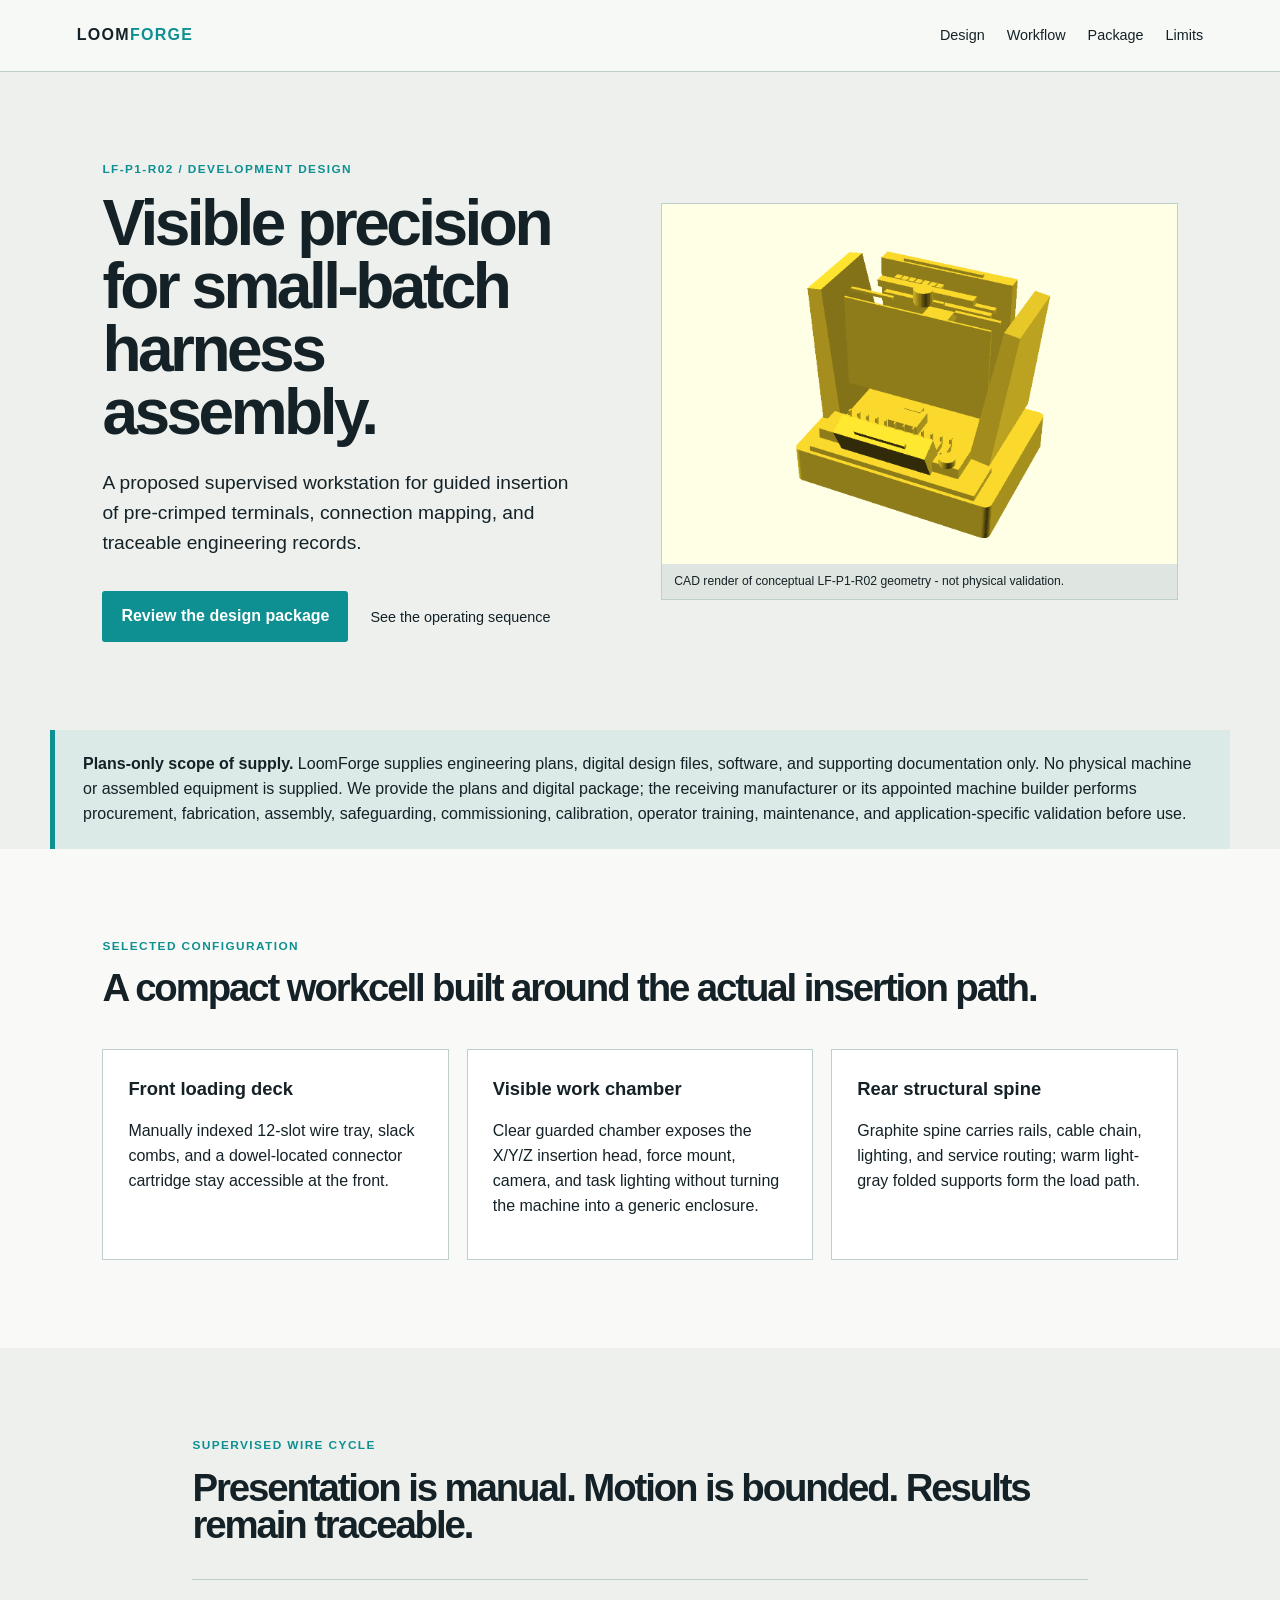
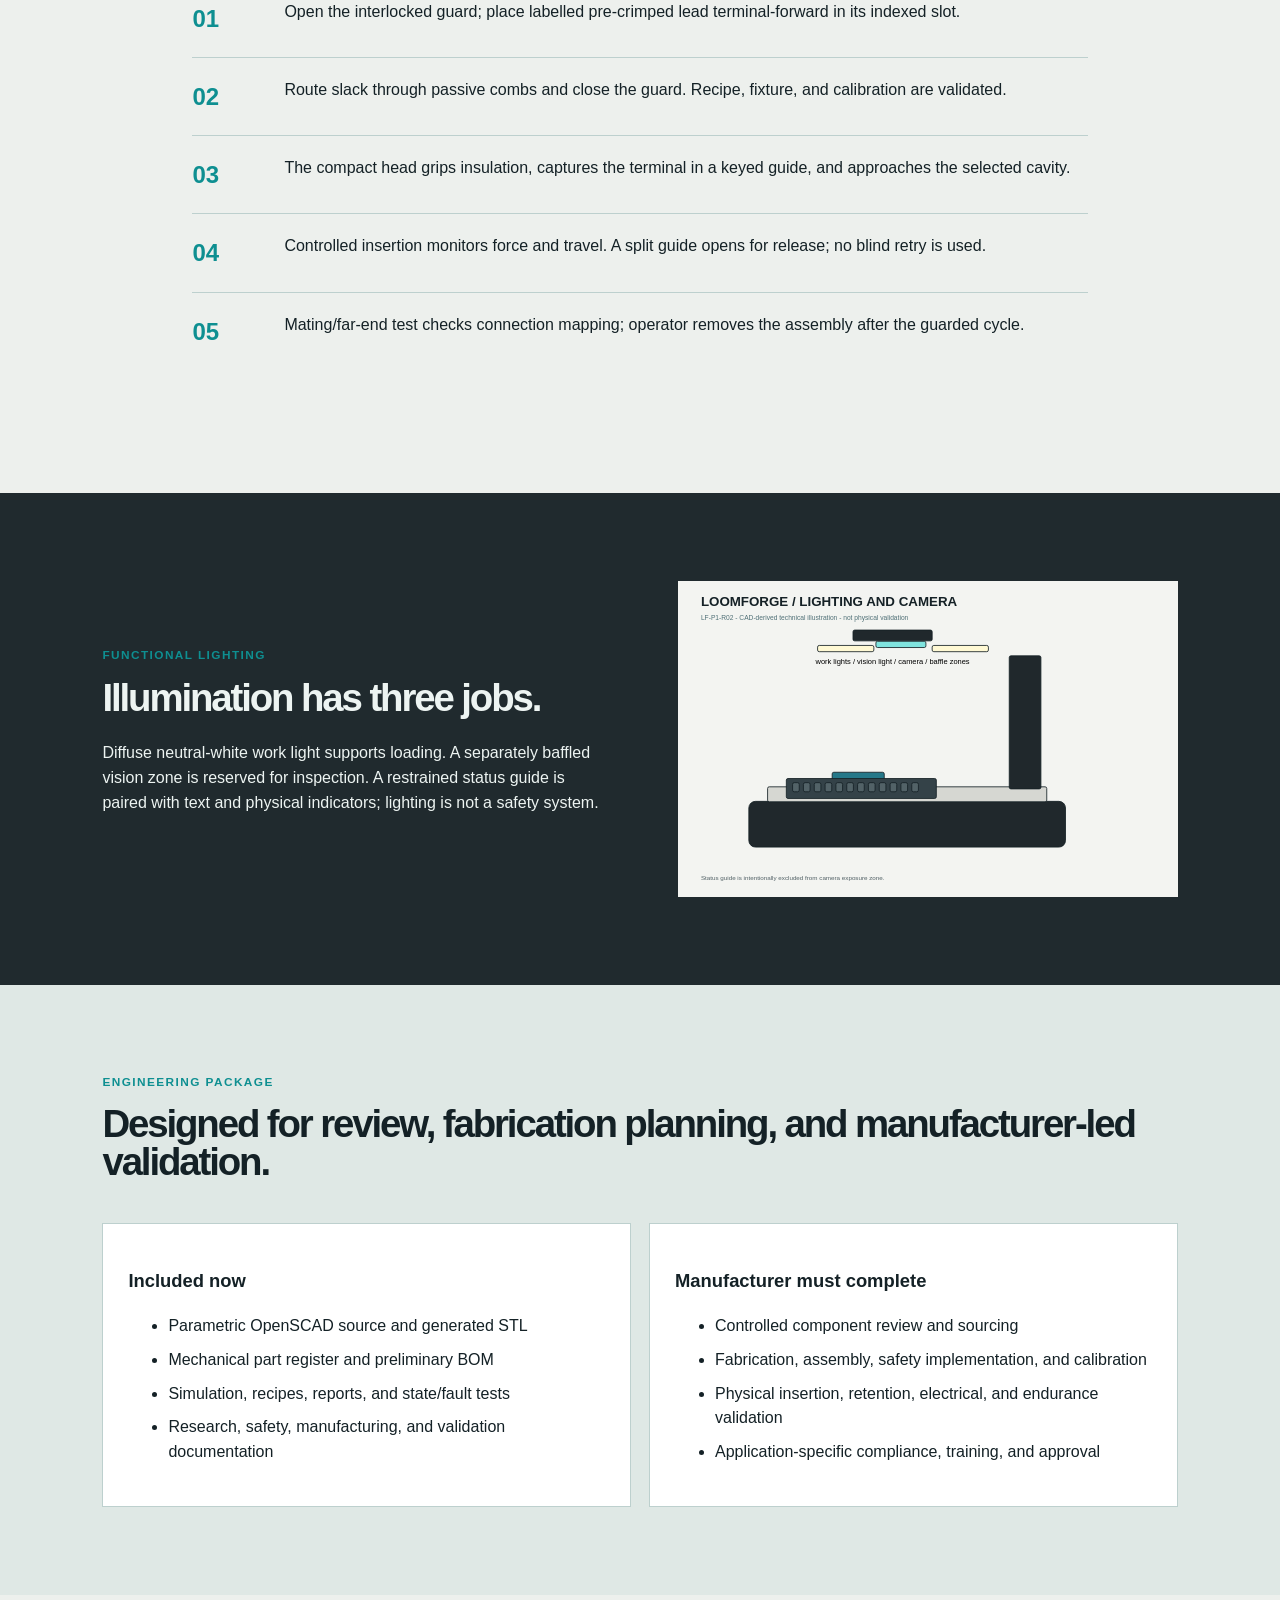
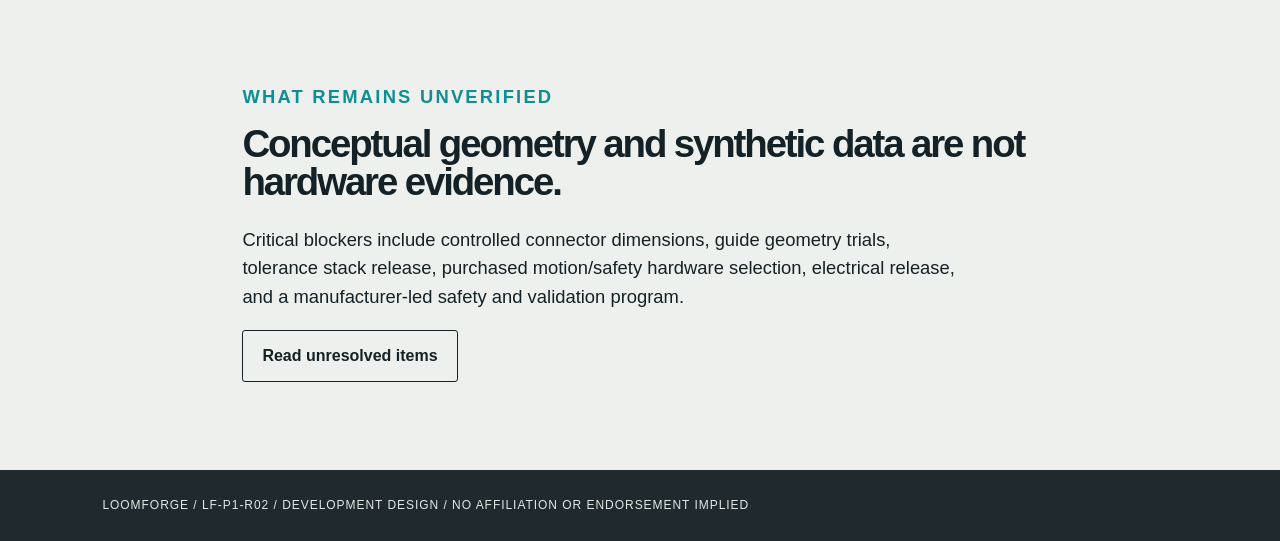
==== site/index.html @ f239dbea "Initial LoomForge engineering design package" ====
<!doctype html>
<html lang="en">
<head>
  <meta charset="utf-8">
  <meta name="viewport" content="width=device-width,initial-scale=1">
  <meta name="description" content="LoomForge engineering design package for a proposed small-batch wire-harness assembly workstation.">
  <title>LoomForge - Engineering Design Package</title>
  <link rel="icon" type="image/svg+xml" href="favicon.svg">
  <link rel="stylesheet" href="styles.css">
</head>
<body>
  <header class="nav"><a class="brand" href="#top">LOOM<span>FORGE</span></a><nav><a href="#design">Design</a><a href="#workflow">Workflow</a><a href="#package">Package</a><a href="#limits">Limits</a></nav></header>
  <main id="top">
    <section class="hero">
      <div><p class="eyebrow">LF-P1-R02 / DEVELOPMENT DESIGN</p><h1>Visible precision for small-batch harness assembly.</h1><p class="lede">A proposed supervised workstation for guided insertion of pre-crimped terminals, connection mapping, and traceable engineering records.</p><div class="actions"><a class="button" href="downloads/loomforge-r02-design-review.pdf">Review the design package</a><a class="text-link" href="#workflow">See the operating sequence</a></div></div>
      <figure><img src="assets/cad-front-hero.png" alt="CAD-rendered LoomForge R02 conceptual workstation"><figcaption>CAD render of conceptual LF-P1-R02 geometry - not physical validation.</figcaption></figure>
    </section>
    <section class="notice"><strong>Plans-only scope of supply.</strong> LoomForge supplies engineering plans, digital design files, software, and supporting documentation only. No physical machine or assembled equipment is supplied. We provide the plans and digital package; the receiving manufacturer or its appointed machine builder performs procurement, fabrication, assembly, safeguarding, commissioning, calibration, operator training, maintenance, and application-specific validation before use.</section>
    <section id="design" class="design"><div class="section-head"><p class="eyebrow">SELECTED CONFIGURATION</p><h2>A compact workcell built around the actual insertion path.</h2></div><div class="grid three"><article><b>Front loading deck</b><p>Manually indexed 12-slot wire tray, slack combs, and a dowel-located connector cartridge stay accessible at the front.</p></article><article><b>Visible work chamber</b><p>Clear guarded chamber exposes the X/Y/Z insertion head, force mount, camera, and task lighting without turning the machine into a generic enclosure.</p></article><article><b>Rear structural spine</b><p>Graphite spine carries rails, cable chain, lighting, and service routing; warm light-gray folded supports form the load path.</p></article></div></section>
    <section id="workflow" class="workflow"><div class="section-head"><p class="eyebrow">SUPERVISED WIRE CYCLE</p><h2>Presentation is manual. Motion is bounded. Results remain traceable.</h2></div><ol><li><span>01</span> Open the interlocked guard; place labelled pre-crimped lead terminal-forward in its indexed slot.</li><li><span>02</span> Route slack through passive combs and close the guard. Recipe, fixture, and calibration are validated.</li><li><span>03</span> The compact head grips insulation, captures the terminal in a keyed guide, and approaches the selected cavity.</li><li><span>04</span> Controlled insertion monitors force and travel. A split guide opens for release; no blind retry is used.</li><li><span>05</span> Mating/far-end test checks connection mapping; operator removes the assembly after the guarded cycle.</li></ol></section>
    <section class="lighting"><div><p class="eyebrow">FUNCTIONAL LIGHTING</p><h2>Illumination has three jobs.</h2><p>Diffuse neutral-white work light supports loading. A separately baffled vision zone is reserved for inspection. A restrained status guide is paired with text and physical indicators; lighting is not a safety system.</p></div><img src="assets/lighting-camera.svg" alt="Technical illustration of camera and lighting positions"></section>
    <section id="package" class="package"><p class="eyebrow">ENGINEERING PACKAGE</p><h2>Designed for review, fabrication planning, and manufacturer-led validation.</h2><div class="grid two"><article><h3>Included now</h3><ul><li>Parametric OpenSCAD source and generated STL</li><li>Mechanical part register and preliminary BOM</li><li>Simulation, recipes, reports, and state/fault tests</li><li>Research, safety, manufacturing, and validation documentation</li></ul></article><article><h3>Manufacturer must complete</h3><ul><li>Controlled component review and sourcing</li><li>Fabrication, assembly, safety implementation, and calibration</li><li>Physical insertion, retention, electrical, and endurance validation</li><li>Application-specific compliance, training, and approval</li></ul></article></div></section>
    <section id="limits" class="limits"><p class="eyebrow">WHAT REMAINS UNVERIFIED</p><h2>Conceptual geometry and synthetic data are not hardware evidence.</h2><p>Critical blockers include controlled connector dimensions, guide geometry trials, tolerance stack release, purchased motion/safety hardware selection, electrical release, and a manufacturer-led safety and validation program.</p><a class="button ghost" href="downloads/unresolved-design-items.md">Read unresolved items</a></section>
  </main>
  <footer>LOOMFORGE / LF-P1-R02 / DEVELOPMENT DESIGN / NO AFFILIATION OR ENDORSEMENT IMPLIED</footer>
</body>
</html>
---- site/styles.css ----
:root{--ink:#142126;--graphite:#202a2e;--paper:#edf0ed;--panel:#f9faf7;--cyan:#0e8f91;--line:#bdd0ce}*{box-sizing:border-box}body{margin:0;font:16px/1.55 Arial,sans-serif;background:var(--paper);color:var(--ink)}.nav{height:72px;display:flex;align-items:center;justify-content:space-between;padding:0 6vw;border-bottom:1px solid var(--line);background:#f7f9f6}.brand{font-weight:800;letter-spacing:.08em;color:var(--ink);text-decoration:none}.brand span{color:var(--cyan)}nav{display:flex;gap:22px}nav a,.text-link{color:var(--ink);text-decoration:none;font-size:.9rem}.hero,.design,.workflow,.lighting,.package,.limits{padding:88px 8%;max-width:1400px;margin:auto}.hero{display:grid;grid-template-columns:1fr 1.1fr;gap:7vw;align-items:center}.eyebrow{letter-spacing:.12em;font-size:.74rem;font-weight:700;color:var(--cyan);margin:0 0 14px}.hero h1,.section-head h2,.lighting h2,.package h2,.limits h2{font-size:clamp(2.35rem,5vw,5.25rem);line-height:.98;letter-spacing:-.055em;margin:0 0 25px}.section-head h2,.lighting h2,.package h2,.limits h2{font-size:clamp(2rem,3vw,3.5rem)}.lede{font-size:1.2rem;max-width:550px}.actions{display:flex;gap:22px;align-items:center;margin-top:34px}.button{display:inline-block;padding:13px 19px;background:var(--cyan);color:white;text-decoration:none;font-weight:700;border-radius:3px}.ghost{background:transparent;color:var(--ink);border:1px solid var(--ink)}figure{margin:0;background:#dfe6e1;border:1px solid var(--line)}figure img{display:block;width:100%;min-height:360px;object-fit:cover}figcaption{font-size:.76rem;padding:8px 12px}.notice{max-width:1180px;margin:0 auto;padding:22px 28px;border-left:5px solid var(--cyan);background:#dbe9e7}.design{background:var(--panel);max-width:none;padding-left:8%;padding-right:8%}.grid{display:grid;gap:18px;margin-top:42px}.grid.three{grid-template-columns:repeat(3,1fr)}.grid.two{grid-template-columns:repeat(2,1fr)}article{padding:25px;background:white;border:1px solid var(--line)}article b,article h3{font-size:1.15rem}.workflow{max-width:1100px}.workflow ol{list-style:none;padding:0;margin:35px 0}.workflow li{display:grid;grid-template-columns:70px 1fr;gap:22px;padding:20px 0;border-top:1px solid var(--line)}.workflow span{font-weight:800;font-size:1.5rem;color:var(--cyan)}.lighting{display:grid;grid-template-columns:1fr 1fr;gap:6vw;align-items:center;background:var(--graphite);color:#edf4f2;max-width:none}.lighting img{max-width:100%;background:#f5f6f3}.package{background:#dfe8e5;max-width:none}.package li{margin:9px 0}.limits{max-width:1000px}.limits p{font-size:1.15rem;max-width:720px}footer{padding:26px 8%;background:var(--graphite);color:#dfe8e5;font-size:.75rem;letter-spacing:.08em}@media(max-width:760px){.hero,.lighting{grid-template-columns:1fr}.grid.three,.grid.two{grid-template-columns:1fr}.hero,.design,.workflow,.lighting,.package,.limits{padding:56px 6%}.nav{padding:0 6%}nav{gap:12px}nav a{font-size:.75rem}.actions{align-items:flex-start;flex-direction:column}}
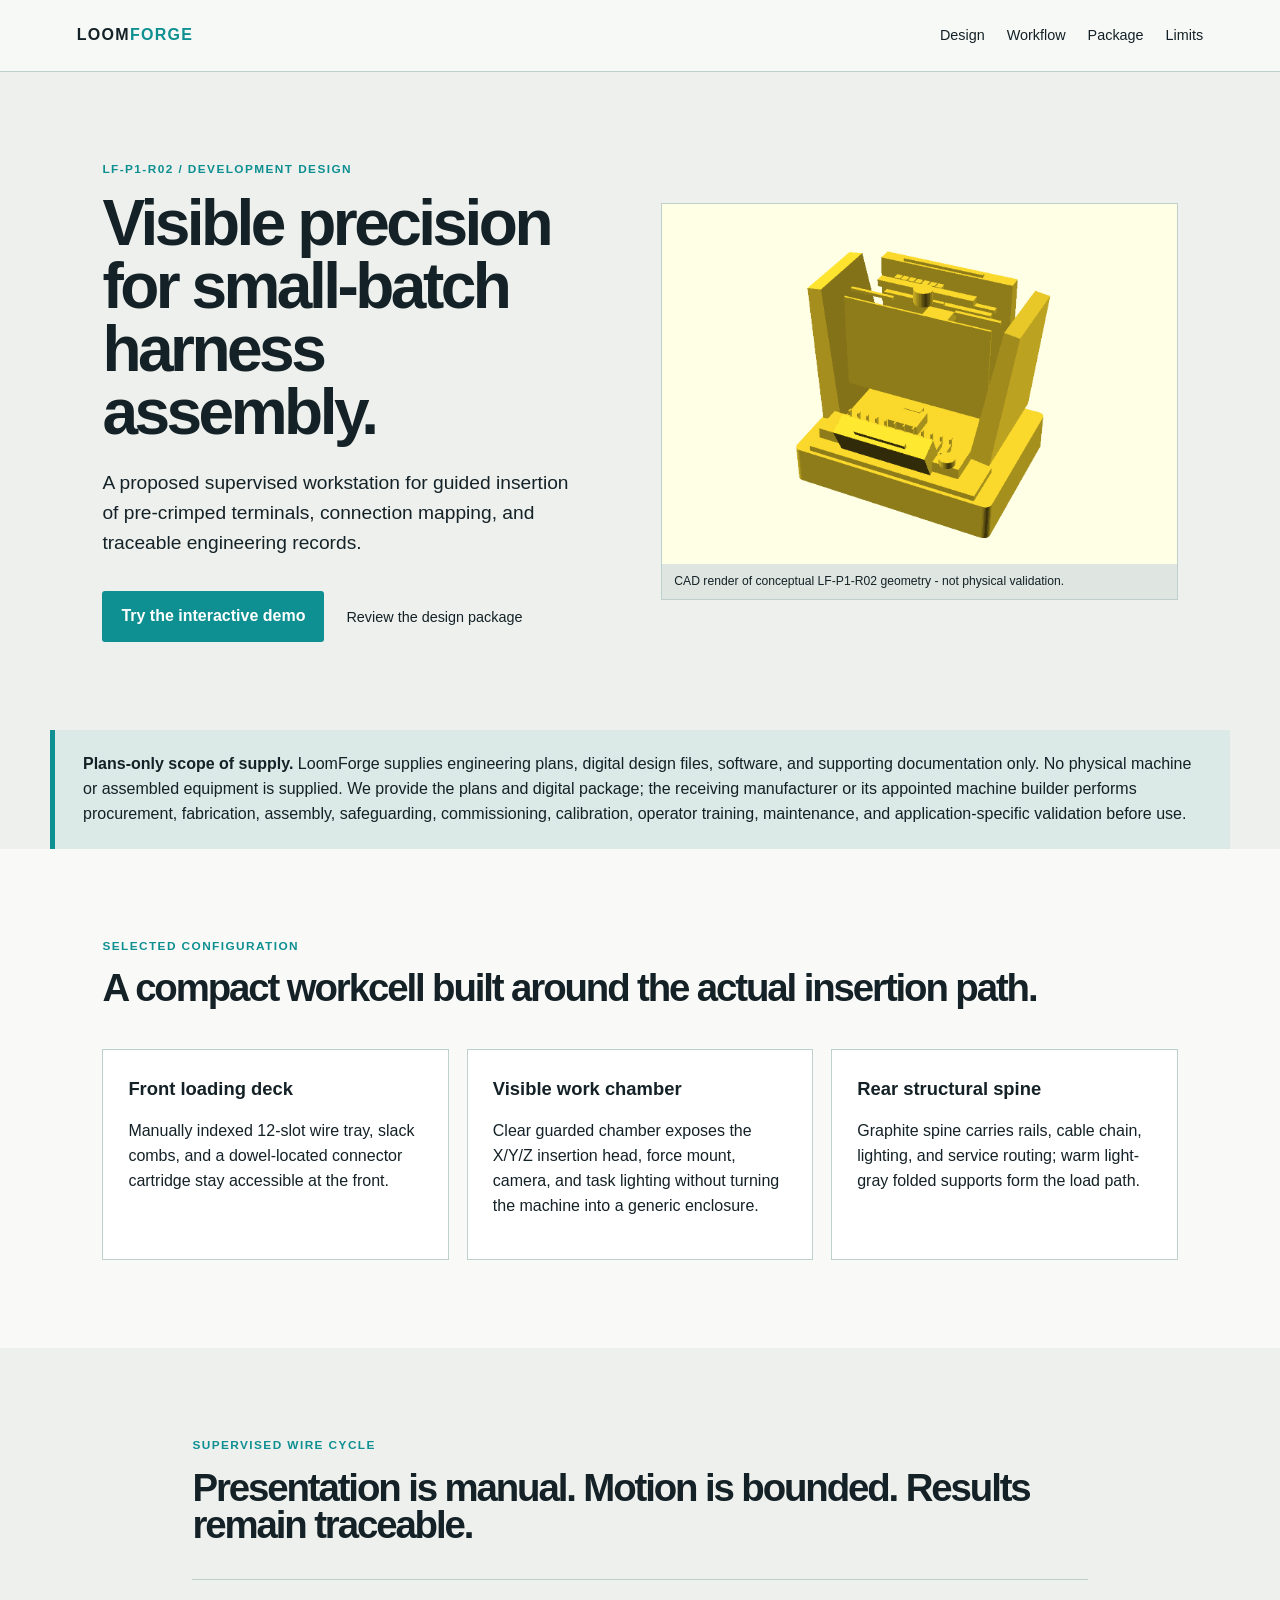
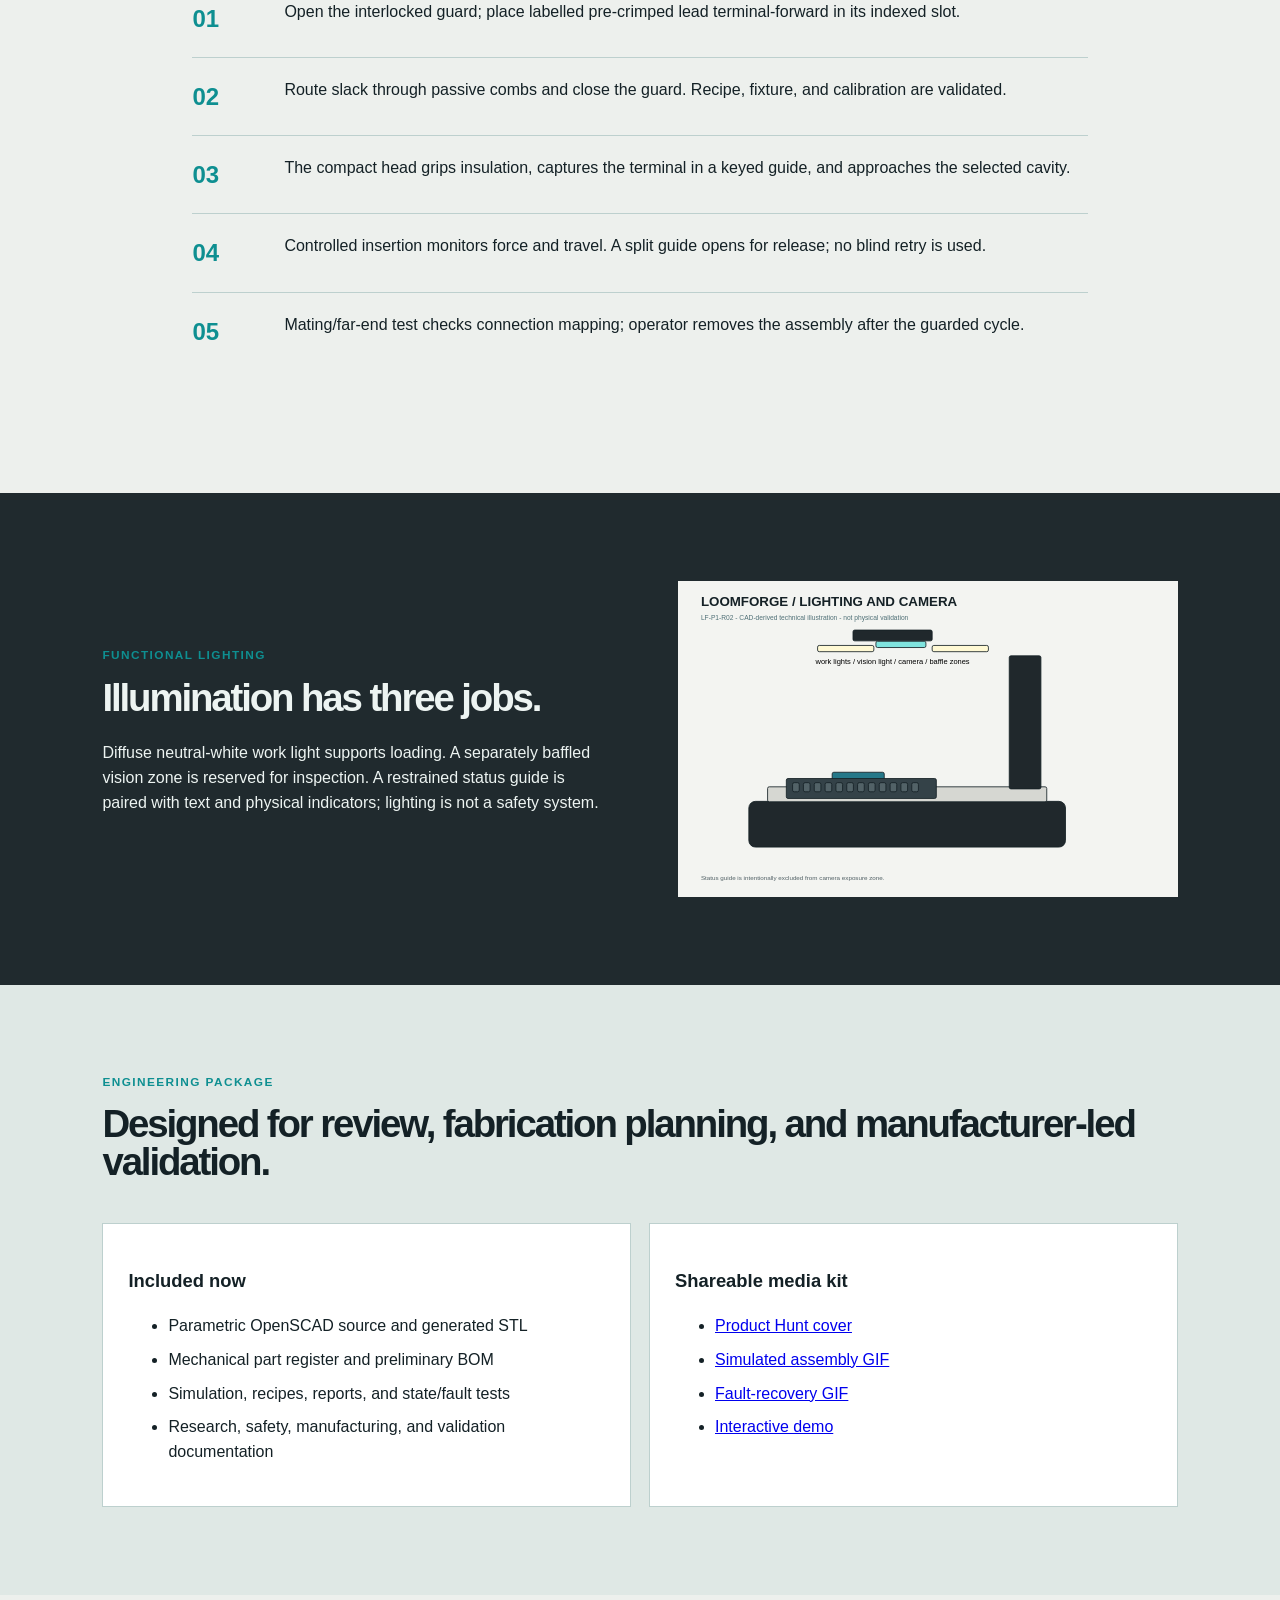
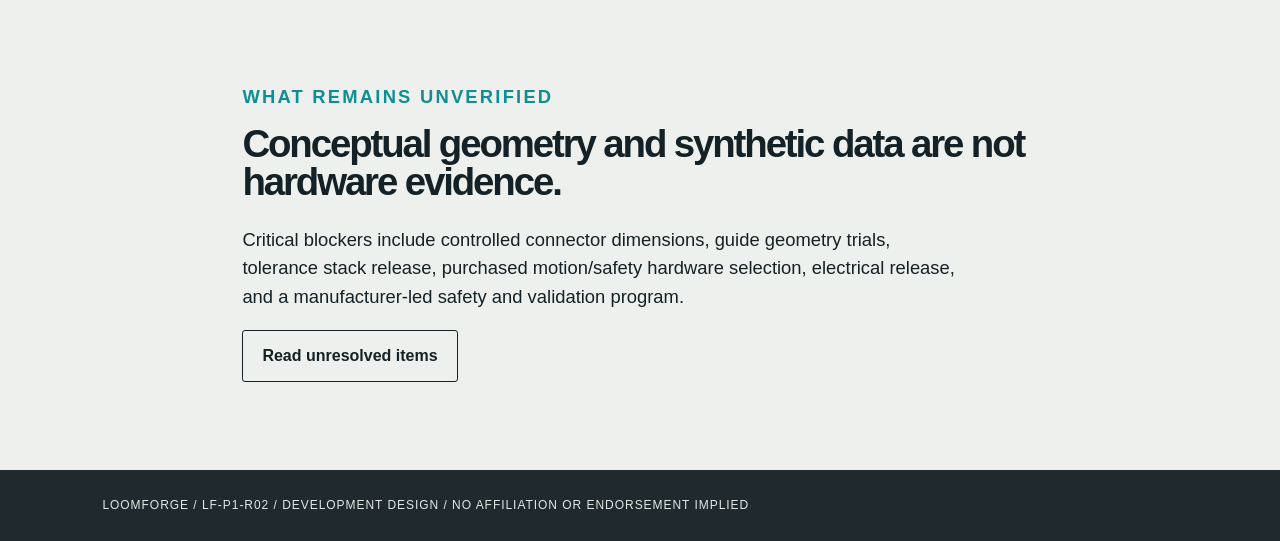
==== commit 377544c5: "Release LoomForge 3.5 manufacturer pilot package" ====
--- a/site/index.html
+++ b/site/index.html
@@ -12,14 +12,14 @@
   <header class="nav"><a class="brand" href="#top">LOOM<span>FORGE</span></a><nav><a href="#design">Design</a><a href="#workflow">Workflow</a><a href="#package">Package</a><a href="#limits">Limits</a></nav></header>
   <main id="top">
     <section class="hero">
-      <div><p class="eyebrow">LF-P1-R02 / DEVELOPMENT DESIGN</p><h1>Visible precision for small-batch harness assembly.</h1><p class="lede">A proposed supervised workstation for guided insertion of pre-crimped terminals, connection mapping, and traceable engineering records.</p><div class="actions"><a class="button" href="downloads/loomforge-r02-design-review.pdf">Review the design package</a><a class="text-link" href="#workflow">See the operating sequence</a></div></div>
+      <div><p class="eyebrow">LF-P1-R02 / DEVELOPMENT DESIGN</p><h1>Visible precision for small-batch harness assembly.</h1><p class="lede">A proposed supervised workstation for guided insertion of pre-crimped terminals, connection mapping, and traceable engineering records.</p><div class="actions"><a class="button" href="demo.html">Try the interactive demo</a><a class="text-link" href="downloads/loomforge-r02-design-review.pdf">Review the design package</a></div></div>
       <figure><img src="assets/cad-front-hero.png" alt="CAD-rendered LoomForge R02 conceptual workstation"><figcaption>CAD render of conceptual LF-P1-R02 geometry - not physical validation.</figcaption></figure>
     </section>
     <section class="notice"><strong>Plans-only scope of supply.</strong> LoomForge supplies engineering plans, digital design files, software, and supporting documentation only. No physical machine or assembled equipment is supplied. We provide the plans and digital package; the receiving manufacturer or its appointed machine builder performs procurement, fabrication, assembly, safeguarding, commissioning, calibration, operator training, maintenance, and application-specific validation before use.</section>
     <section id="design" class="design"><div class="section-head"><p class="eyebrow">SELECTED CONFIGURATION</p><h2>A compact workcell built around the actual insertion path.</h2></div><div class="grid three"><article><b>Front loading deck</b><p>Manually indexed 12-slot wire tray, slack combs, and a dowel-located connector cartridge stay accessible at the front.</p></article><article><b>Visible work chamber</b><p>Clear guarded chamber exposes the X/Y/Z insertion head, force mount, camera, and task lighting without turning the machine into a generic enclosure.</p></article><article><b>Rear structural spine</b><p>Graphite spine carries rails, cable chain, lighting, and service routing; warm light-gray folded supports form the load path.</p></article></div></section>
     <section id="workflow" class="workflow"><div class="section-head"><p class="eyebrow">SUPERVISED WIRE CYCLE</p><h2>Presentation is manual. Motion is bounded. Results remain traceable.</h2></div><ol><li><span>01</span> Open the interlocked guard; place labelled pre-crimped lead terminal-forward in its indexed slot.</li><li><span>02</span> Route slack through passive combs and close the guard. Recipe, fixture, and calibration are validated.</li><li><span>03</span> The compact head grips insulation, captures the terminal in a keyed guide, and approaches the selected cavity.</li><li><span>04</span> Controlled insertion monitors force and travel. A split guide opens for release; no blind retry is used.</li><li><span>05</span> Mating/far-end test checks connection mapping; operator removes the assembly after the guarded cycle.</li></ol></section>
     <section class="lighting"><div><p class="eyebrow">FUNCTIONAL LIGHTING</p><h2>Illumination has three jobs.</h2><p>Diffuse neutral-white work light supports loading. A separately baffled vision zone is reserved for inspection. A restrained status guide is paired with text and physical indicators; lighting is not a safety system.</p></div><img src="assets/lighting-camera.svg" alt="Technical illustration of camera and lighting positions"></section>
-    <section id="package" class="package"><p class="eyebrow">ENGINEERING PACKAGE</p><h2>Designed for review, fabrication planning, and manufacturer-led validation.</h2><div class="grid two"><article><h3>Included now</h3><ul><li>Parametric OpenSCAD source and generated STL</li><li>Mechanical part register and preliminary BOM</li><li>Simulation, recipes, reports, and state/fault tests</li><li>Research, safety, manufacturing, and validation documentation</li></ul></article><article><h3>Manufacturer must complete</h3><ul><li>Controlled component review and sourcing</li><li>Fabrication, assembly, safety implementation, and calibration</li><li>Physical insertion, retention, electrical, and endurance validation</li><li>Application-specific compliance, training, and approval</li></ul></article></div></section>
+    <section id="package" class="package"><p class="eyebrow">ENGINEERING PACKAGE</p><h2>Designed for review, fabrication planning, and manufacturer-led validation.</h2><div class="grid two"><article><h3>Included now</h3><ul><li>Parametric OpenSCAD source and generated STL</li><li>Mechanical part register and preliminary BOM</li><li>Simulation, recipes, reports, and state/fault tests</li><li>Research, safety, manufacturing, and validation documentation</li></ul></article><article><h3>Shareable media kit</h3><ul><li><a href="media/product-hunt-cover.png">Product Hunt cover</a></li><li><a href="media/loomforge-simulated-walkthrough.gif">Simulated assembly GIF</a></li><li><a href="media/loomforge-fault-recovery.gif">Fault-recovery GIF</a></li><li><a href="demo.html">Interactive demo</a></li></ul></article></div></section>
     <section id="limits" class="limits"><p class="eyebrow">WHAT REMAINS UNVERIFIED</p><h2>Conceptual geometry and synthetic data are not hardware evidence.</h2><p>Critical blockers include controlled connector dimensions, guide geometry trials, tolerance stack release, purchased motion/safety hardware selection, electrical release, and a manufacturer-led safety and validation program.</p><a class="button ghost" href="downloads/unresolved-design-items.md">Read unresolved items</a></section>
   </main>
   <footer>LOOMFORGE / LF-P1-R02 / DEVELOPMENT DESIGN / NO AFFILIATION OR ENDORSEMENT IMPLIED</footer>
